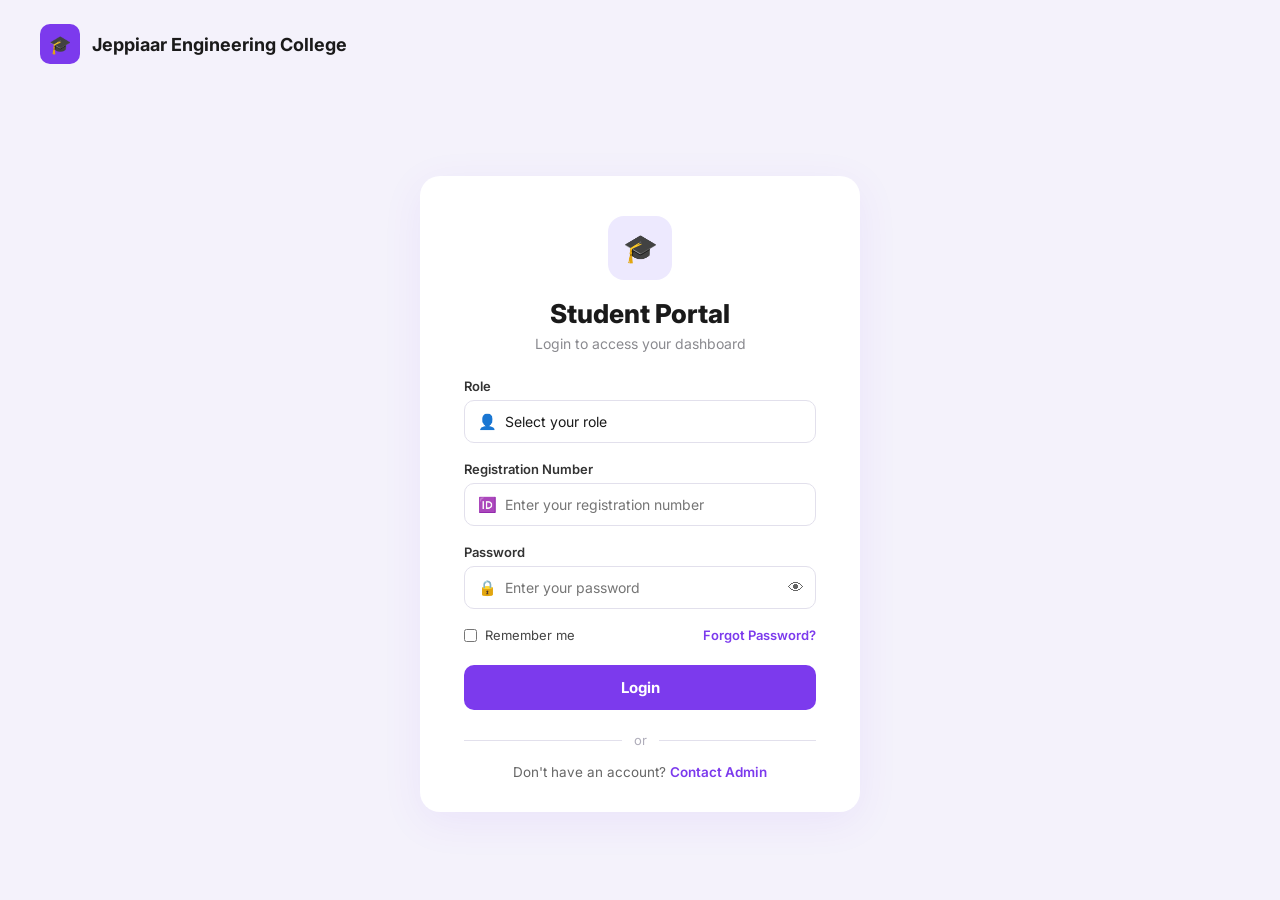
==== login-index.html @ 0d324026 "updated login page" ====
<!DOCTYPE html>
<html lang="en">
<head>
<meta charset="UTF-8">
<meta name="viewport" content="width=device-width, initial-scale=1.0">
<title>Student Portal - Login</title>
<link rel="stylesheet" href="login-style.css">
<link rel="preconnect" href="https://fonts.googleapis.com">
<link href="https://fonts.googleapis.com/css2?family=Inter:wght@400;500;600;700;800&display=swap" rel="stylesheet">
</head>
<body>

<div class="page">

  <div class="top-bar">
    <div class="brand">
      <div class="brand-logo">🎓</div>
      <span class="brand-name">Jeppiaar Engineering College</span>
    </div>
  </div>

  <div class="login-wrapper">
    <div class="login-card">

      <div class="card-icon">🎓</div>
      <h1>Student Portal</h1>
      <p class="card-subtitle">Login to access your dashboard</p>

      <form id="loginForm">

        <label class="field-label" for="role">Role</label>
        <div class="select-wrap">
          <span class="field-icon">👤</span>
          <select id="role" name="role" required>
            <option value="" disabled selected>Select your role</option>
            <option value="student">Student</option>
            <option value="faculty">Faculty Member</option>
            <option value="admin">Administrator</option>
          </select>
        </div>

        <label class="field-label" for="identifier" id="identifierLabel">Registration Number</label>
        <div class="input-wrap">
          <span class="field-icon">🆔</span>
          <input type="text" id="identifier" name="identifier" placeholder="Enter your registration number" required>
        </div>

        <label class="field-label" for="password">Password</label>
        <div class="input-wrap">
          <span class="field-icon">🔒</span>
          <input type="password" id="password" name="password" placeholder="Enter your password" required>
          <button type="button" id="togglePassword" class="toggle-btn" aria-label="Show password">👁</button>
        </div>

        <div class="row-between">
          <label class="checkbox-label">
            <input type="checkbox" id="rememberMe">
            <span>Remember me</span>
          </label>
          <a href="#" class="forgot-link">Forgot Password?</a>
        </div>

        <button type="submit" class="login-btn">Login</button>

      </form>

      <div class="divider"><span>or</span></div>

      <p class="footer-text">Don't have an account? <a href="#">Contact Admin</a></p>

    </div>
  </div>

</div>

<script src="login-script.js"></script>
</body>
</html>
---- login-style.css ----
* {
  margin: 0;
  padding: 0;
  box-sizing: border-box;
}

body {
  font-family: 'Inter', -apple-system, BlinkMacSystemFont, 'Segoe UI', sans-serif;
  background: #f4f2fb;
  color: #1a1a1a;
}

.page {
  min-height: 100vh;
  display: flex;
  flex-direction: column;
}

/* ---------- Top bar ---------- */
.top-bar {
  padding: 24px 40px;
}

.brand {
  display: flex;
  align-items: center;
  gap: 12px;
}

.brand-logo {
  width: 40px;
  height: 40px;
  border-radius: 10px;
  background: #7c3aed;
  color: #fff;
  display: flex;
  align-items: center;
  justify-content: center;
  font-size: 18px;
}

.brand-name {
  font-size: 18px;
  font-weight: 700;
  color: #1a1a1a;
}

/* ---------- Login wrapper ---------- */
.login-wrapper {
  flex: 1;
  display: flex;
  align-items: center;
  justify-content: center;
  padding: 20px;
}

.login-card {
  background: #ffffff;
  border-radius: 20px;
  padding: 40px 44px 32px;
  width: 100%;
  max-width: 440px;
  box-shadow: 0 10px 40px rgba(124, 58, 237, 0.08);
  text-align: center;
}

.card-icon {
  width: 64px;
  height: 64px;
  border-radius: 16px;
  background: #ede9fe;
  display: flex;
  align-items: center;
  justify-content: center;
  font-size: 28px;
  margin: 0 auto 18px;
}

.login-card h1 {
  font-size: 26px;
  font-weight: 800;
  margin-bottom: 6px;
}

.card-subtitle {
  color: #8a8a8f;
  font-size: 14px;
  margin-bottom: 26px;
}

form {
  text-align: left;
}

.field-label {
  display: block;
  font-size: 13px;
  font-weight: 600;
  color: #333;
  margin: 18px 0 6px;
}

.field-label:first-of-type {
  margin-top: 0;
}

.select-wrap,
.input-wrap {
  position: relative;
  display: flex;
  align-items: center;
}

.field-icon {
  position: absolute;
  left: 14px;
  font-size: 15px;
  pointer-events: none;
}

select,
input[type="text"],
input[type="password"] {
  width: 100%;
  padding: 12px 14px 12px 40px;
  border: 1.5px solid #e2e0ec;
  border-radius: 10px;
  font-size: 14px;
  font-family: inherit;
  color: #1a1a1a;
  background: #fff;
  outline: none;
  transition: border-color 0.15s ease;
  appearance: none;
}

select:focus,
input:focus {
  border-color: #7c3aed;
}

select {
  cursor: pointer;
}

.toggle-btn {
  position: absolute;
  right: 12px;
  background: none;
  border: none;
  font-size: 16px;
  cursor: pointer;
  opacity: 0.6;
}

.toggle-btn:hover {
  opacity: 1;
}

.row-between {
  display: flex;
  align-items: center;
  justify-content: space-between;
  margin: 18px 0 22px;
  font-size: 13px;
}

.checkbox-label {
  display: flex;
  align-items: center;
  gap: 8px;
  color: #444;
  cursor: pointer;
}

.checkbox-label input {
  width: auto;
  cursor: pointer;
}

.forgot-link {
  color: #7c3aed;
  text-decoration: none;
  font-weight: 600;
}

.login-btn {
  width: 100%;
  padding: 13px;
  background: #7c3aed;
  color: #fff;
  border: none;
  border-radius: 10px;
  font-size: 15px;
  font-weight: 700;
  font-family: inherit;
  cursor: pointer;
  transition: background 0.15s ease;
}

.login-btn:hover {
  background: #6d28d9;
}

.divider {
  display: flex;
  align-items: center;
  text-align: center;
  color: #b0aebb;
  font-size: 13px;
  margin: 22px 0 16px;
}

.divider::before,
.divider::after {
  content: "";
  flex: 1;
  height: 1px;
  background: #e2e0ec;
}

.divider span {
  padding: 0 12px;
}

.footer-text {
  font-size: 13.5px;
  color: #666;
}

.footer-text a {
  color: #7c3aed;
  font-weight: 600;
  text-decoration: none;
}

/* ---------- Responsive ---------- */
@media (max-width: 480px) {
  .login-card {
    padding: 32px 24px 26px;
  }
  .top-bar {
    padding: 20px;
  }
}
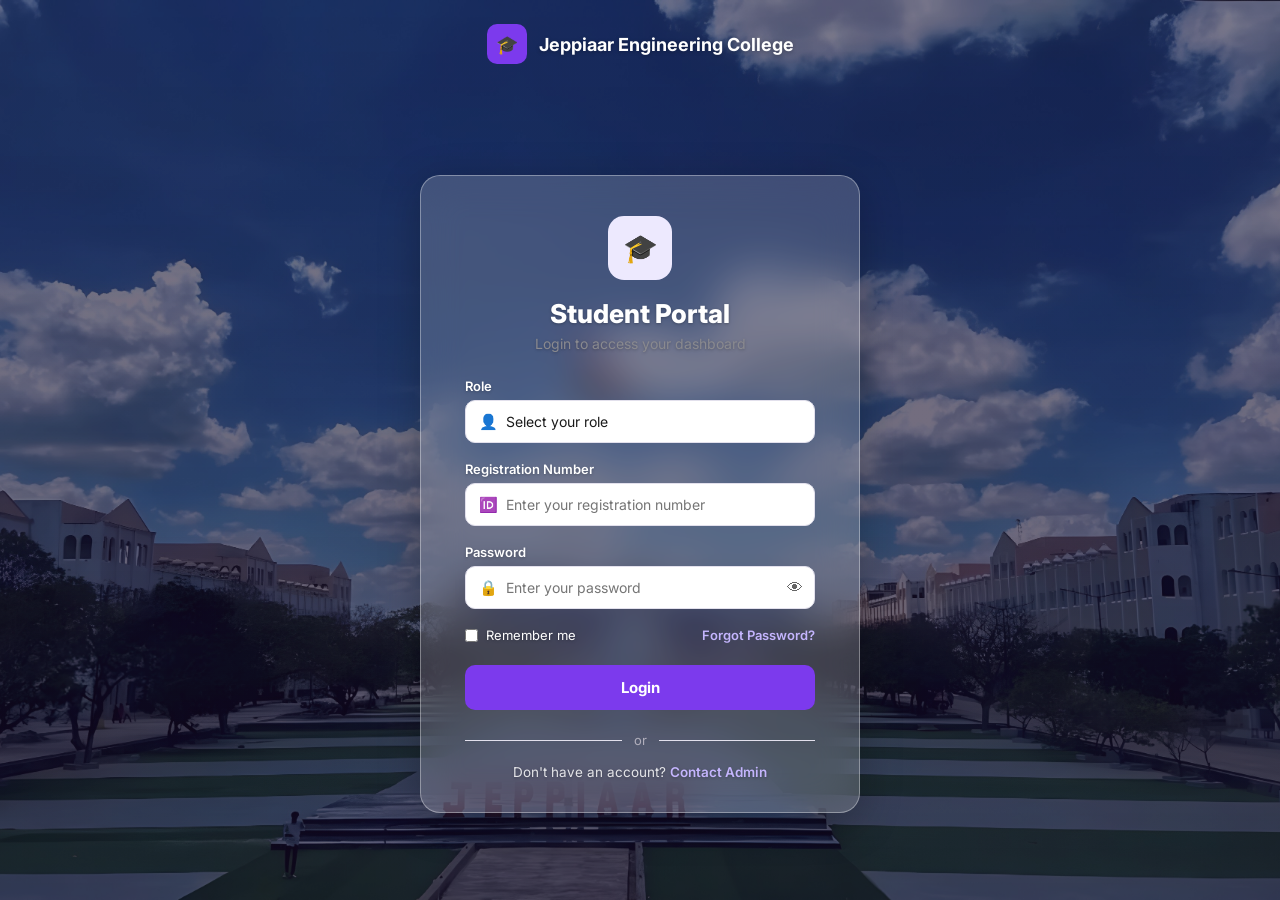
==== commit 9307e4ca: "added bg photo and other" ====
--- a/login-index.html
+++ b/login-index.html
@@ -18,6 +18,8 @@
       <span class="brand-name">Jeppiaar Engineering College</span>
     </div>
   </div>
+
+  <div class="bg-overlay"></div>
 
   <div class="login-wrapper">
     <div class="login-card">
--- a/login-style.css
+++ b/login-style.css
@@ -6,7 +6,6 @@
 
 body {
   font-family: 'Inter', -apple-system, BlinkMacSystemFont, 'Segoe UI', sans-serif;
-  background: #f4f2fb;
   color: #1a1a1a;
 }
 
@@ -14,11 +13,31 @@
   min-height: 100vh;
   display: flex;
   flex-direction: column;
+  position: relative;
+
+  /* College photo as full-page background */
+  background-image: url("jpr\ putsode.jpg");
+  background-size: cover;
+  background-position: center;
+  background-repeat: no-repeat;
+  background-attachment: fixed;
+}
+
+/* Dark overlay so the card and text stay readable over the photo */
+.bg-overlay {
+  position: fixed;
+  inset: 0;
+  background: linear-gradient(180deg, rgba(20, 10, 40, 0.55), rgba(20, 10, 40, 0.65));
+  z-index: 0;
 }
 
 /* ---------- Top bar ---------- */
 .top-bar {
   padding: 24px 40px;
+  display: flex;
+  justify-content: center;
+  position: relative;
+  z-index: 1;
 }
 
 .brand {
@@ -42,7 +61,8 @@
 .brand-name {
   font-size: 18px;
   font-weight: 700;
-  color: #1a1a1a;
+  color: #ffffff;
+  text-shadow: 0 1px 4px rgba(0, 0, 0, 0.3);
 }
 
 /* ---------- Login wrapper ---------- */
@@ -52,16 +72,58 @@
   align-items: center;
   justify-content: center;
   padding: 20px;
+  position: relative;
+  z-index: 1;
 }
 
 .login-card {
-  background: #ffffff;
+  /* Glassmorphism / frosted-glass effect */
+  background: rgba(255, 255, 255, 0.18);
+  backdrop-filter: blur(20px);
+  -webkit-backdrop-filter: blur(20px);
+  border: 1px solid rgba(255, 255, 255, 0.35);
   border-radius: 20px;
   padding: 40px 44px 32px;
   width: 100%;
   max-width: 440px;
-  box-shadow: 0 10px 40px rgba(124, 58, 237, 0.08);
+  box-shadow: 0 10px 40px rgba(0, 0, 0, 0.25);
   text-align: center;
+}
+
+.login-card h1,
+.card-subtitle,
+.field-label,
+.checkbox-label,
+.footer-text {
+  color: #ffffff;
+  text-shadow: 0 1px 3px rgba(0, 0, 0, 0.25);
+}
+
+.card-subtitle,
+.footer-text {
+  color: rgba(255, 255, 255, 0.85);
+}
+
+select,
+input[type="text"],
+input[type="password"] {
+  background: rgba(255, 255, 255, 0.55);
+  border: 1.5px solid rgba(255, 255, 255, 0.5);
+}
+
+select:focus,
+input:focus {
+  border-color: #ffffff;
+  background: rgba(255, 255, 255, 0.75);
+}
+
+.divider {
+  color: rgba(255, 255, 255, 0.7);
+}
+
+.divider::before,
+.divider::after {
+  background: rgba(255, 255, 255, 0.3);
 }
 
 .card-icon {
@@ -96,7 +158,7 @@
   display: block;
   font-size: 13px;
   font-weight: 600;
-  color: #333;
+  color: #ffffff;
   margin: 18px 0 6px;
 }
 
@@ -169,7 +231,7 @@
   display: flex;
   align-items: center;
   gap: 8px;
-  color: #444;
+  color: #ffffff;
   cursor: pointer;
 }
 
@@ -179,7 +241,7 @@
 }
 
 .forgot-link {
-  color: #7c3aed;
+  color: #c4b5fd;
   text-decoration: none;
   font-weight: 600;
 }
@@ -225,11 +287,11 @@
 
 .footer-text {
   font-size: 13.5px;
-  color: #666;
+  color: rgba(255, 255, 255, 0.85);
 }
 
 .footer-text a {
-  color: #7c3aed;
+  color: #c4b5fd;
   font-weight: 600;
   text-decoration: none;
 }
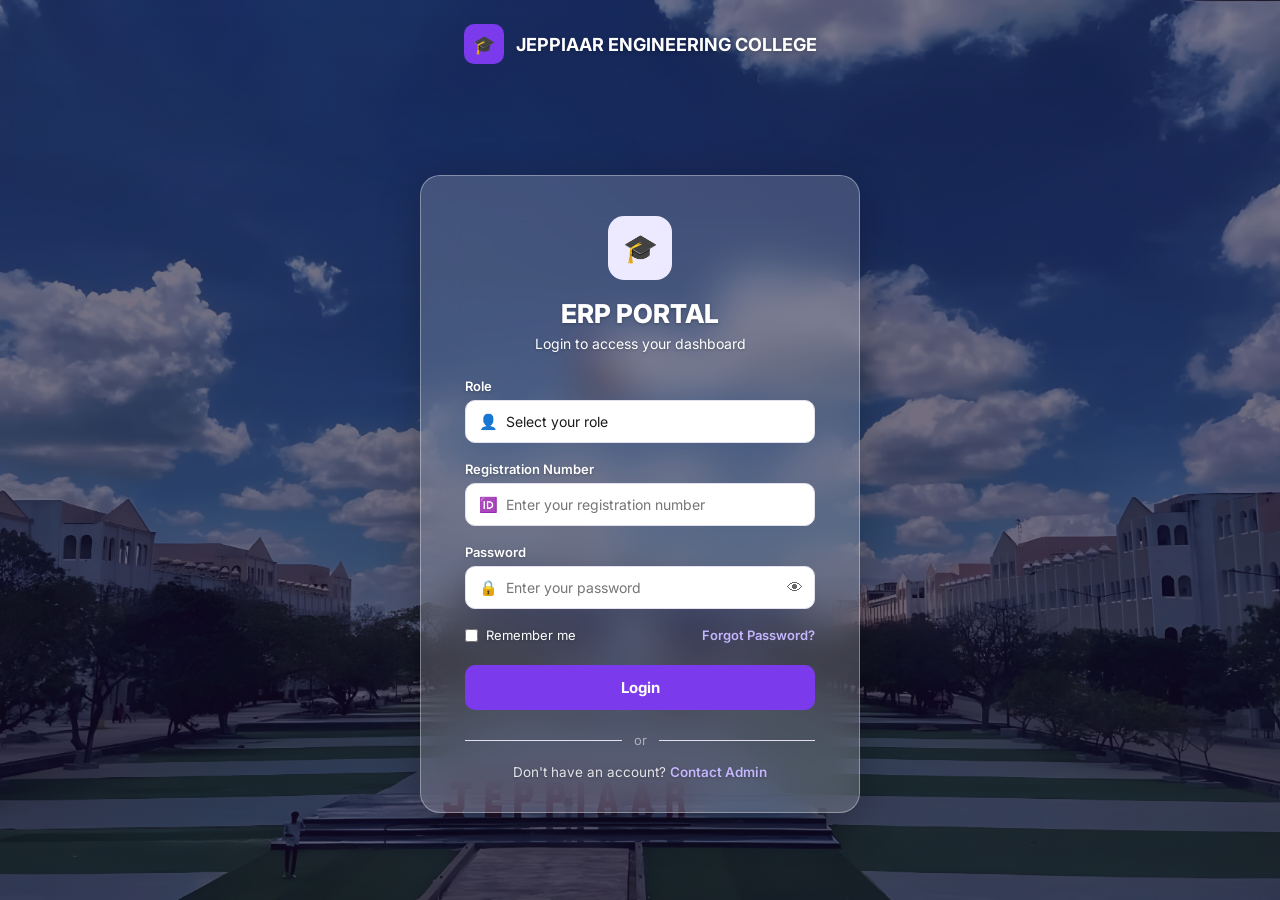
==== commit 9c036414: "ERP in caps" ====
--- a/login-index.html
+++ b/login-index.html
@@ -15,7 +15,7 @@
   <div class="top-bar">
     <div class="brand">
       <div class="brand-logo">🎓</div>
-      <span class="brand-name">Jeppiaar Engineering College</span>
+      <span class="brand-name">JEPPIAAR ENGINEERING COLLEGE</span>
     </div>
   </div>
 
@@ -24,8 +24,10 @@
   <div class="login-wrapper">
     <div class="login-card">
 
+      <!-- Title: Student Portal - Login -->
+
       <div class="card-icon">🎓</div>
-      <h1>Student Portal</h1>
+      <h1>ERP PORTAL</h1>
       <p class="card-subtitle">Login to access your dashboard</p>
 
       <form id="loginForm">
--- a/login-style.css
+++ b/login-style.css
@@ -145,7 +145,7 @@
 }
 
 .card-subtitle {
-  color: #8a8a8f;
+  color: #ffffff;
   font-size: 14px;
   margin-bottom: 26px;
 }
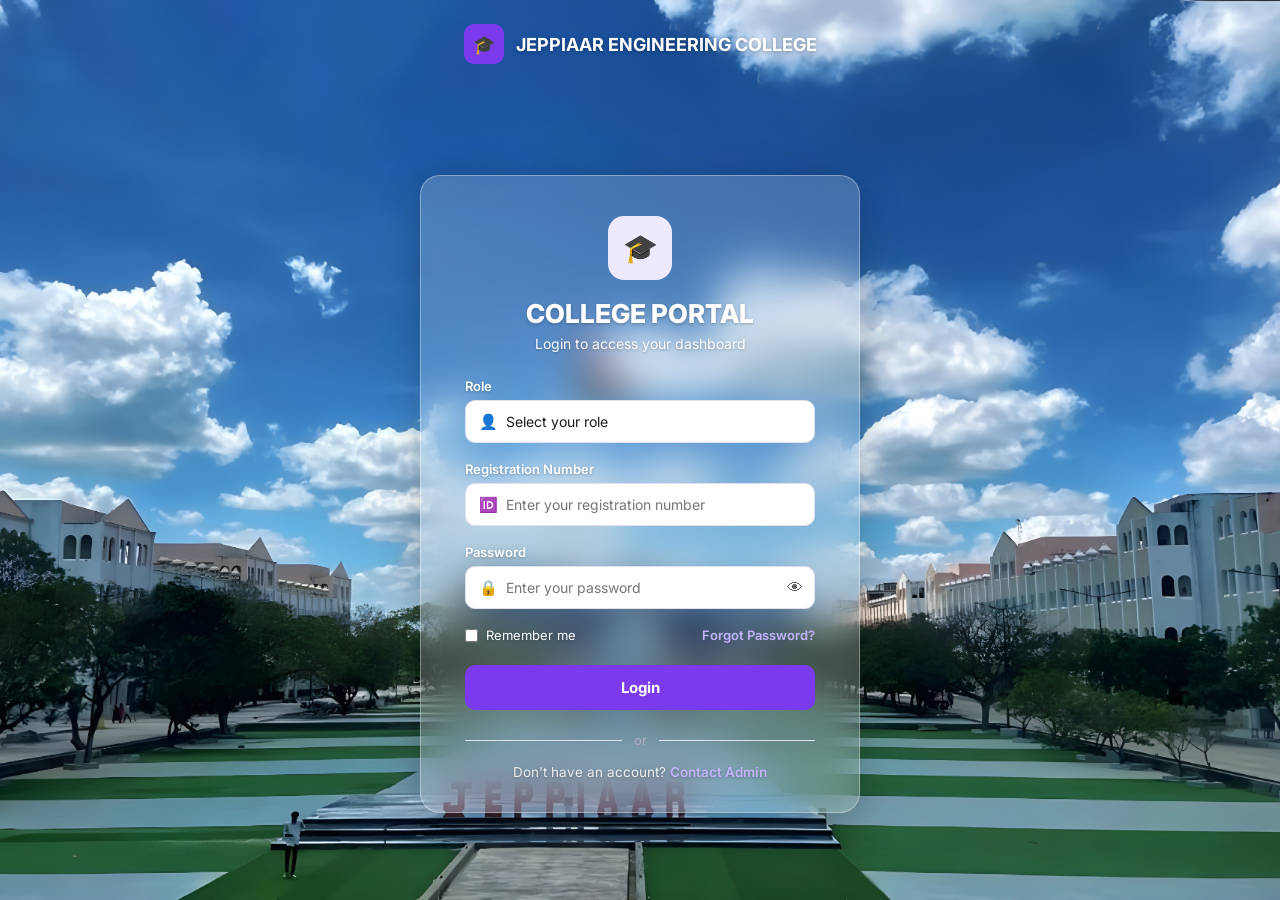
==== commit a1780115: "changed name" ====
--- a/login-index.html
+++ b/login-index.html
@@ -27,7 +27,7 @@
       <!-- Title: Student Portal - Login -->
 
       <div class="card-icon">🎓</div>
-      <h1>ERP PORTAL</h1>
+      <h1>COLLEGE PORTAL</h1>
       <p class="card-subtitle">Login to access your dashboard</p>
 
       <form id="loginForm">
--- a/login-style.css
+++ b/login-style.css
@@ -27,7 +27,6 @@
 .bg-overlay {
   position: fixed;
   inset: 0;
-  background: linear-gradient(180deg, rgba(20, 10, 40, 0.55), rgba(20, 10, 40, 0.65));
   z-index: 0;
 }
 
@@ -304,4 +303,4 @@
   .top-bar {
     padding: 20px;
   }
-}+}
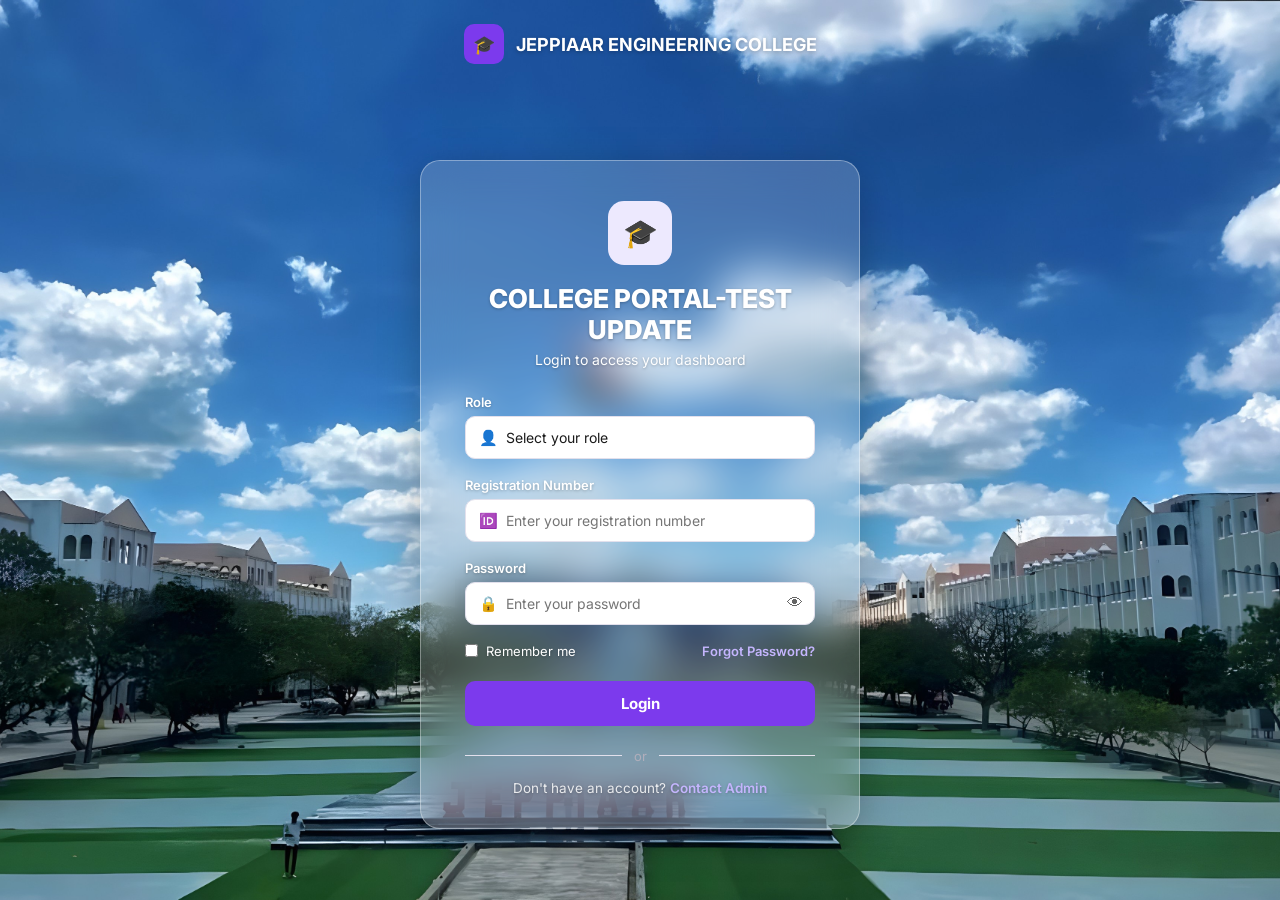
==== commit 9e4a4c0d: "Test update to verify push works" ====
--- a/login-index.html
+++ b/login-index.html
@@ -27,7 +27,7 @@
       <!-- Title: Student Portal - Login -->
 
       <div class="card-icon">🎓</div>
-      <h1>COLLEGE PORTAL</h1>
+      <h1>COLLEGE PORTAL-TEST UPDATE</h1>
       <p class="card-subtitle">Login to access your dashboard</p>
 
       <form id="loginForm">
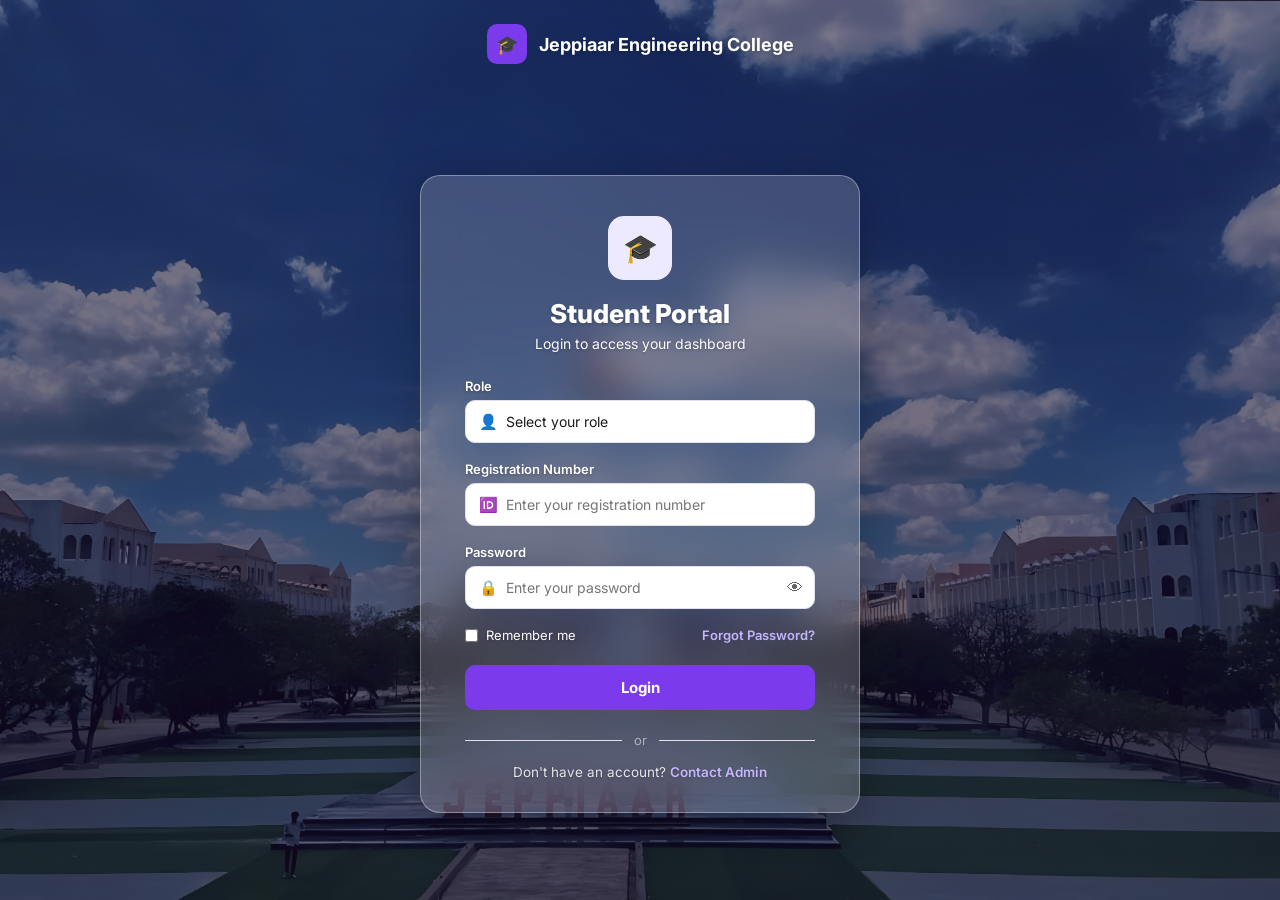
==== commit 1383b062: "Saved my login changes" ====
--- a/login-index.html
+++ b/login-index.html
@@ -3,7 +3,7 @@
 <head>
 <meta charset="UTF-8">
 <meta name="viewport" content="width=device-width, initial-scale=1.0">
-<title>Student Portal - Login</title>
+<title>ERP Portal - Login</title>
 <link rel="stylesheet" href="login-style.css">
 <link rel="preconnect" href="https://fonts.googleapis.com">
 <link href="https://fonts.googleapis.com/css2?family=Inter:wght@400;500;600;700;800&display=swap" rel="stylesheet">
@@ -15,7 +15,7 @@
   <div class="top-bar">
     <div class="brand">
       <div class="brand-logo">🎓</div>
-      <span class="brand-name">JEPPIAAR ENGINEERING COLLEGE</span>
+      <span class="brand-name">Jeppiaar Engineering College</span>
     </div>
   </div>
 
@@ -24,10 +24,8 @@
   <div class="login-wrapper">
     <div class="login-card">
 
-      <!-- Title: Student Portal - Login -->
-
       <div class="card-icon">🎓</div>
-      <h1>COLLEGE PORTAL-TEST UPDATE</h1>
+      <h1>Student Portal</h1>
       <p class="card-subtitle">Login to access your dashboard</p>
 
       <form id="loginForm">
@@ -40,6 +38,7 @@
             <option value="student">Student</option>
             <option value="faculty">Faculty Member</option>
             <option value="admin">Administrator</option>
+            <option value="hod">HOD</option>
           </select>
         </div>
 
--- a/login-style.css
+++ b/login-style.css
@@ -27,6 +27,7 @@
 .bg-overlay {
   position: fixed;
   inset: 0;
+  background: linear-gradient(180deg, rgba(20, 10, 40, 0.55), rgba(20, 10, 40, 0.65));
   z-index: 0;
 }
 
@@ -144,7 +145,7 @@
 }
 
 .card-subtitle {
-  color: #ffffff;
+  color: #fefeff;
   font-size: 14px;
   margin-bottom: 26px;
 }
@@ -303,4 +304,4 @@
   .top-bar {
     padding: 20px;
   }
-}
+}
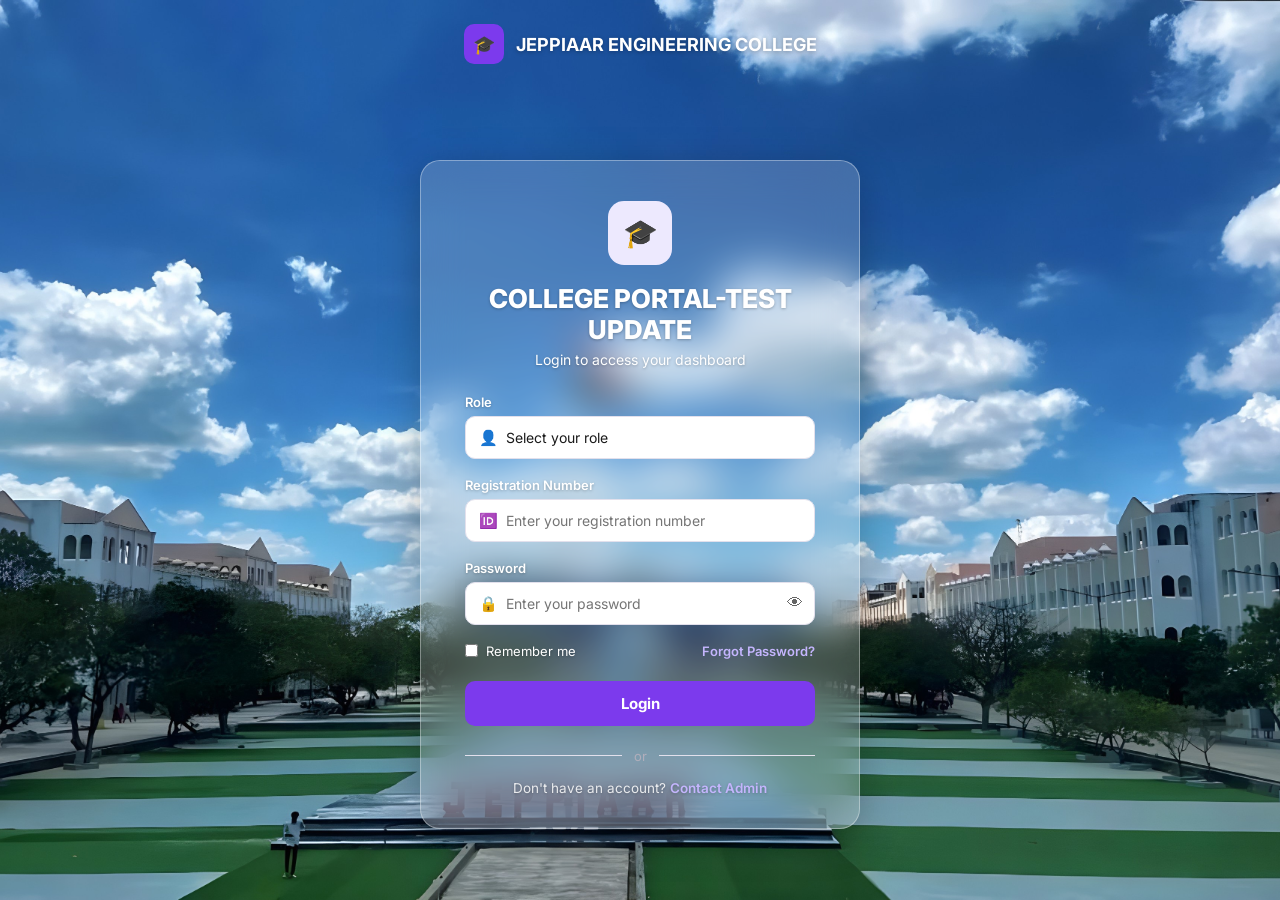
==== commit 712d211e: "Resolved merge conflict" ====
--- a/login-index.html
+++ b/login-index.html
@@ -15,7 +15,7 @@
   <div class="top-bar">
     <div class="brand">
       <div class="brand-logo">🎓</div>
-      <span class="brand-name">Jeppiaar Engineering College</span>
+      <span class="brand-name">JEPPIAAR ENGINEERING COLLEGE</span>
     </div>
   </div>
 
@@ -24,8 +24,10 @@
   <div class="login-wrapper">
     <div class="login-card">
 
+      <!-- Title: Student Portal - Login -->
+
       <div class="card-icon">🎓</div>
-      <h1>Student Portal</h1>
+      <h1>COLLEGE PORTAL-TEST UPDATE</h1>
       <p class="card-subtitle">Login to access your dashboard</p>
 
       <form id="loginForm">
--- a/login-style.css
+++ b/login-style.css
@@ -27,7 +27,6 @@
 .bg-overlay {
   position: fixed;
   inset: 0;
-  background: linear-gradient(180deg, rgba(20, 10, 40, 0.55), rgba(20, 10, 40, 0.65));
   z-index: 0;
 }
 
@@ -145,7 +144,7 @@
 }
 
 .card-subtitle {
-  color: #fefeff;
+  color: #ffffff;
   font-size: 14px;
   margin-bottom: 26px;
 }
@@ -304,4 +303,4 @@
   .top-bar {
     padding: 20px;
   }
-}+}
